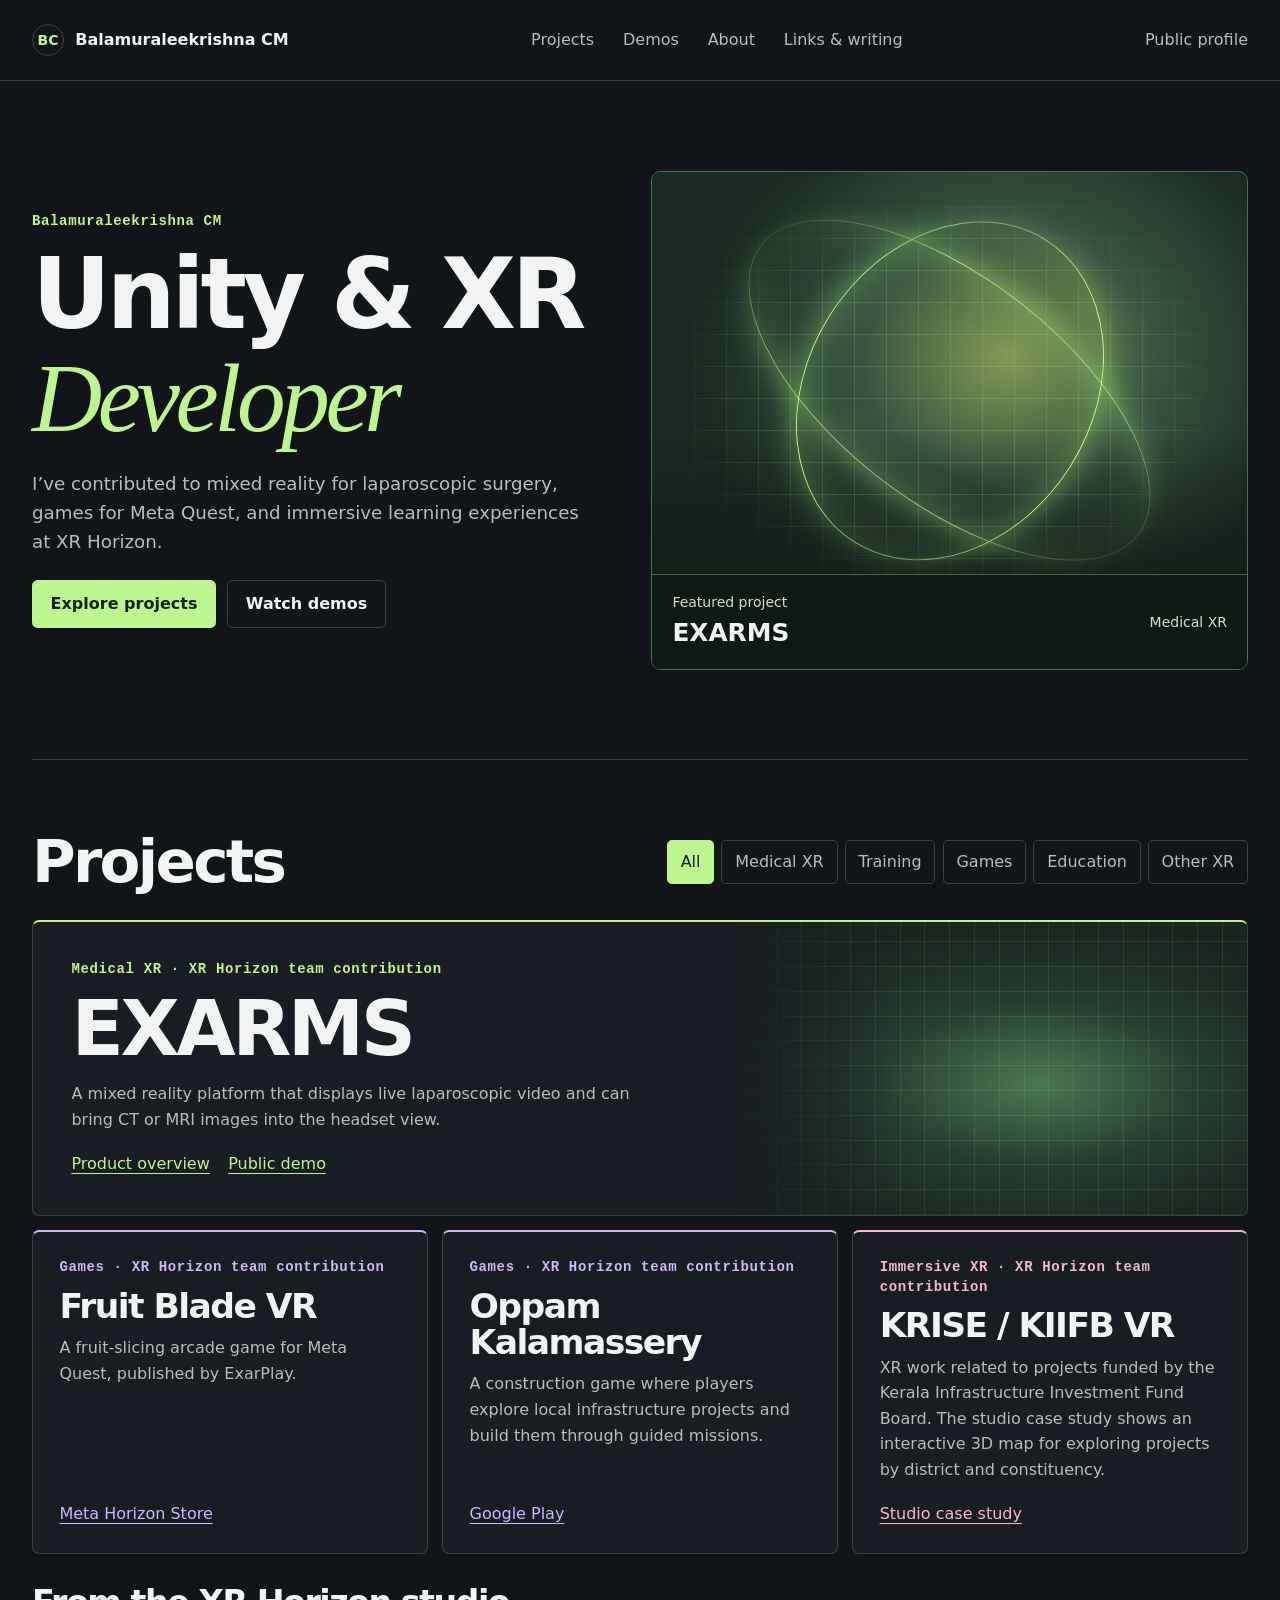
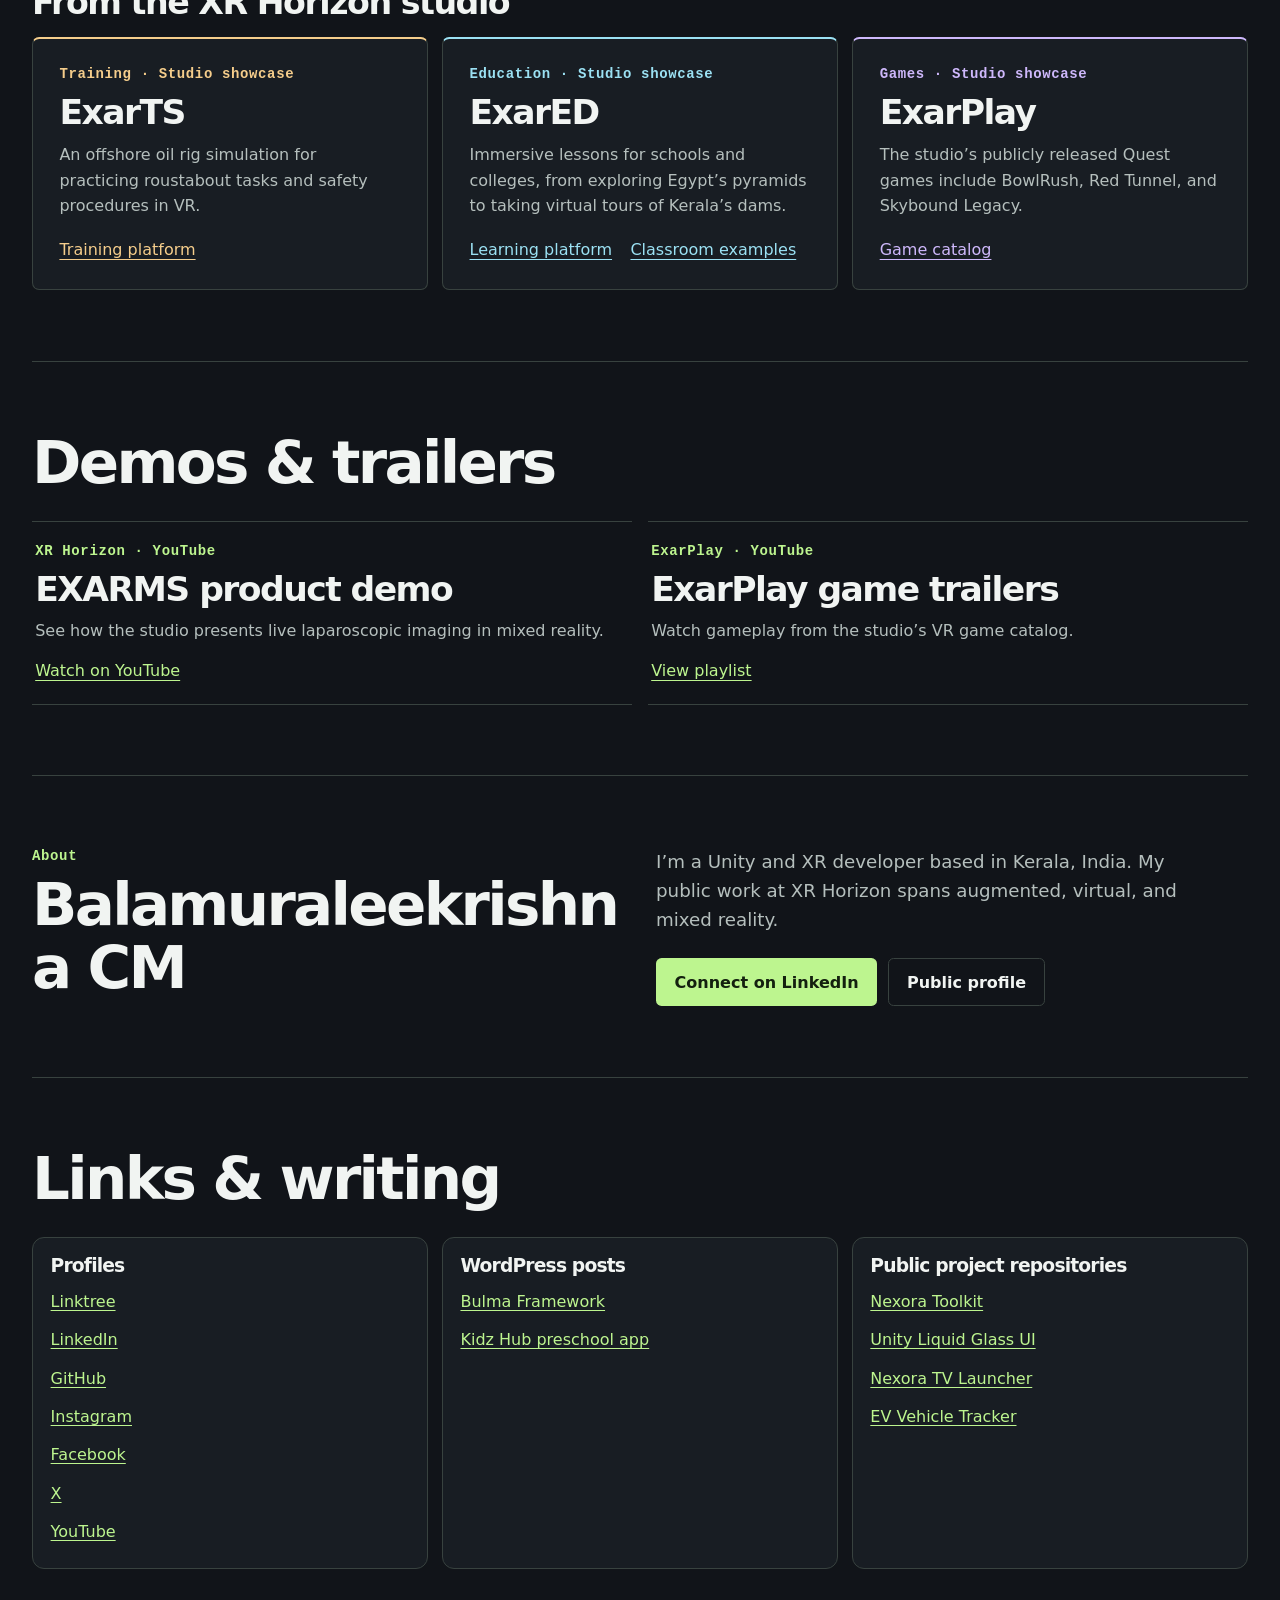
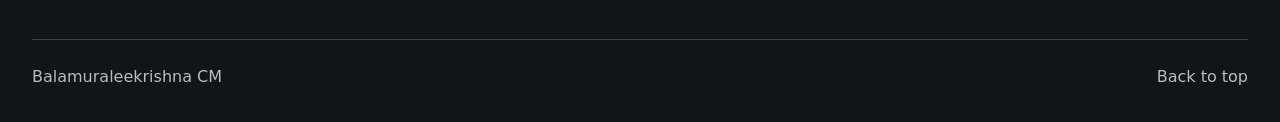
==== index.html @ dd739d25 "Add portfolio index.html" ====
<!doctype html>
<html lang="en">
<head>
  <meta charset="utf-8">
  <meta name="viewport" content="width=device-width, initial-scale=1">
  <meta name="theme-color" content="#111419">
  <meta name="description" content="Public Unity and XR work by Balamuraleekrishna CM, featuring mixed reality for surgery, VR games and immersive education.">
  <title>Balamuraleekrishna CM | Unity &amp; XR Portfolio</title>
  <link rel="stylesheet" href="style.css">
  <script src="portfolio.js" defer></script>
</head>
<body id="top">
  <a class="skip" href="#main">Skip to content</a>
  <header class="topbar">
    <div class="shell topbar-inner">
      <a class="brand" href="#top"><span aria-hidden="true">BC</span>Balamuraleekrishna CM</a>
      <nav aria-label="Main navigation"><a href="#projects">Projects</a><a href="#demos">Demos</a><a href="#about">About</a><a href="#online">Links &amp; writing</a></nav>
      <a class="profile-link" href="cv.html">Public profile</a>
    </div>
  </header>
  <main id="main">
    <section class="hero shell" aria-labelledby="name">
      <div class="hero-copy">
        <p class="eyebrow">Balamuraleekrishna CM</p>
        <h1 id="name">Unity &amp; XR<br><em>Developer</em></h1>
        <p>I’ve contributed to mixed reality for laparoscopic surgery, games for Meta Quest, and immersive learning experiences at XR Horizon.</p>
        <div class="actions"><a class="button primary" href="#projects">Explore projects</a><a class="button secondary" href="#demos">Watch demos</a></div>
      </div>
      <div class="hero-art">
        <div class="hero-image" aria-hidden="true"></div>
        <div class="viewfinder" aria-hidden="true"></div>
        <a class="hero-caption" href="#exarms"><span><small>Featured project</small><strong>EXARMS</strong></span><span>Medical XR</span></a>
      </div>
    </section>
    <section class="shell content-section" id="projects" aria-labelledby="project-title">
      <div class="section-title">
        <h2 id="project-title">Projects</h2>
        <div class="filters" role="group" aria-label="Filter projects" hidden>
          <button type="button" data-filter="all" aria-pressed="true">All</button>
          <button type="button" data-filter="medical" aria-pressed="false">Medical XR</button>
          <button type="button" data-filter="training" aria-pressed="false">Training</button>
          <button type="button" data-filter="games" aria-pressed="false">Games</button>
          <button type="button" data-filter="education" aria-pressed="false">Education</button>
          <button type="button" data-filter="other" aria-pressed="false">Other XR</button>
        </div>
        <p class="sr-only" role="status" id="filter-status"></p>
      </div>
      <div class="project-grid">
        <article class="project medical feature" id="exarms" data-category="medical">
          <div class="project-copy">
            <p class="tag">Medical XR · XR Horizon team contribution</p>
            <h3>EXARMS</h3>
            <p>A mixed reality platform that displays live laparoscopic video and can bring CT or MRI images into the headset view.</p>
            <div class="project-links"><a href="https://xrhorizon.in/exarms/">Product overview</a><a href="#demos">Public demo</a></div>
          </div>
          <div class="feature-media" aria-hidden="true"></div>
        </article>
        <article class="project games" id="fruit-blade" data-category="games">
          <p class="tag">Games · XR Horizon team contribution</p>
          <h3>Fruit Blade VR</h3>
          <p>A fruit-slicing arcade game for Meta Quest, published by ExarPlay.</p>
          <div class="project-links"><a href="https://www.meta.com/en-gb/experiences/fruit-blade-vr/24681582738162961/">Meta Horizon Store</a></div>
        </article>
        <article class="project games" id="oppam" data-category="games education">
          <p class="tag">Games · XR Horizon team contribution</p>
          <h3>Oppam Kalamassery</h3>
          <p>A construction game where players explore local infrastructure projects and build them through guided missions.</p>
          <div class="project-links"><a href="https://play.google.com/store/apps/details?id=com.XRHorizon.Oppam">Google Play</a></div>
        </article>
        <article class="project other" id="kiifb" data-category="other">
          <p class="tag">Immersive XR · XR Horizon team contribution</p>
          <h3>KRISE / KIIFB VR</h3>
          <p>XR work related to projects funded by the Kerala Infrastructure Investment Fund Board. The studio case study shows an interactive 3D map for exploring projects by district and constituency.</p>
          <div class="project-links"><a href="https://xrhorizon.in/projects/metaverse-of-kiifb-funded-projects/">Studio case study</a></div>
        </article>
      </div>
      <div class="studio" id="studio" data-studio>
        <h3>From the XR Horizon studio</h3>
        <div class="project-grid">
          <article class="project training" id="exarts" data-category="training">
            <p class="tag">Training · Studio showcase</p>
            <h4>ExarTS</h4>
            <p>An offshore oil rig simulation for practicing roustabout tasks and safety procedures in VR.</p>
            <div class="project-links"><a href="https://xrhorizon.in/exarts/">Training platform</a></div>
          </article>
          <article class="project education" id="exared" data-category="education">
            <p class="tag">Education · Studio showcase</p>
            <h4>ExarED</h4>
            <p>Immersive lessons for schools and colleges, from exploring Egypt’s pyramids to taking virtual tours of Kerala’s dams.</p>
            <div class="project-links"><a href="https://xrhorizon.in/exared/">Learning platform</a><a href="https://xrhorizon.in/how-vr-makes-learning-more-interactive-and-engaging/">Classroom examples</a></div>
          </article>
          <article class="project games" id="exarplay" data-category="games">
            <p class="tag">Games · Studio showcase</p>
            <h4>ExarPlay</h4>
            <p>The studio’s publicly released Quest games include BowlRush, Red Tunnel, and Skybound Legacy.</p>
            <div class="project-links"><a href="https://xrhorizon.in/exarplay/">Game catalog</a></div>
          </article>
        </div>
      </div>
    </section>
    <section class="shell content-section" id="demos" aria-labelledby="demo-title">
      <div class="section-title"><h2 id="demo-title">Demos &amp; trailers</h2></div>
      <div class="demo-grid">
        <article class="demo">
          <p class="tag">XR Horizon · YouTube</p>
          <h3>EXARMS product demo</h3>
          <p>See how the studio presents live laparoscopic imaging in mixed reality.</p>
          <a href="https://www.youtube.com/watch?v=bjL8z-YUFzo">Watch on YouTube</a>
        </article>
        <article class="demo">
          <p class="tag">ExarPlay · YouTube</p>
          <h3>ExarPlay game trailers</h3>
          <p>Watch gameplay from the studio’s VR game catalog.</p>
          <a href="https://www.youtube.com/playlist?list=PLCk1N2A2EkJOg_DiT2i23jkX9NZEK5b98">View playlist</a>
        </article>
      </div>
    </section>
    <section class="shell content-section about" id="about" aria-labelledby="about-title">
      <div><p class="eyebrow">About</p><h2 id="about-title">Balamuraleekrishna CM</h2></div>
      <div><p>I’m a Unity and XR developer based in Kerala, India. My public work at XR Horizon spans augmented, virtual, and mixed reality.</p><div class="actions"><a class="button primary" href="https://in.linkedin.com/in/balamuraleekrishnacm">Connect on LinkedIn</a><a class="button secondary" href="cv.html">Public profile</a></div></div>
    </section>

    <section class="shell content-section" id="online" aria-labelledby="online-title">
      <div class="section-title"><h2 id="online-title">Links &amp; writing</h2></div>
      <div class="online-grid">
        <div class="online-card">
          <h3>Profiles</h3>
          <ul>
            <li><a href="https://linktr.ee/balamuraleekrishna">Linktree</a></li>
            <li><a href="https://www.linkedin.com/in/balamuraleekrishnacm/">LinkedIn</a></li>
            <li><a href="https://github.com/BalamuraleekrishnaCM">GitHub</a></li>
            <li><a href="https://www.instagram.com/balamuraleekrishna/">Instagram</a></li>
            <li><a href="https://www.facebook.com/Balamuraleekrishna.C.M">Facebook</a></li>
            <li><a href="https://x.com/baluwyne">X</a></li>
            <li><a href="https://www.youtube.com/balamuraleekrishnaCM">YouTube</a></li>
          </ul>
        </div>
        <div class="online-card">
          <h3>WordPress posts</h3>
          <ul>
            <li><a href="https://baluwyne.wordpress.com/2018/11/07/bulma-framework/">Bulma Framework</a></li>
            <li><a href="https://baluwyne.wordpress.com/2017/08/27/kidz-hub-all-in-one-preschool-app-for-kids-google-play-top-paid-learning-app/">Kidz Hub preschool app</a></li>
          </ul>
        </div>
        <div class="online-card">
          <h3>Public project repositories</h3>
          <ul>
            <li><a href="https://github.com/BalamuraleekrishnaCM/Nexora">Nexora Toolkit</a></li>
            <li><a href="https://github.com/BalamuraleekrishnaCM/Unity-Liquid-Glass-UI">Unity Liquid Glass UI</a></li>
            <li><a href="https://github.com/BalamuraleekrishnaCM/Nexora-TV-Launcher">Nexora TV Launcher</a></li>
            <li><a href="https://github.com/BalamuraleekrishnaCM/EV-Vehicle-Tracker">EV Vehicle Tracker</a></li>
          </ul>
        </div>
      </div>
    </section>
  </main>
  <footer class="shell footer"><span>Balamuraleekrishna CM</span><a href="#top">Back to top</a></footer>
</body>
</html>
---- style.css ----
:root {
  color-scheme: dark;
  --bg: #111419;
  --panel: #181d23;
  --ink: #f1f4f2;
  --muted: #b5bfbd;
  --line: #38423f;
  --green: #bdf58f;
  --blue: #9be1f3;
  --violet: #ceb8fb;
  --gold: #f5cd8b;
  --rose: #f5b9cd;
  font-family: "DM Sans", system-ui, sans-serif;
  background: var(--bg);
  color: var(--ink);
  font-synthesis: none;
}

* { box-sizing: border-box; }
[hidden] { display: none !important; }
body { margin: 0; line-height: 1.6; }
a { color: inherit; text-underline-offset: .27em; }
a:hover { text-decoration-thickness: .15em; }
a:focus-visible, button:focus-visible { outline: 2px solid var(--green); outline-offset: 5px; }
button { font: inherit; }
h1, h2, h3, h4, p { margin: 0; }
h1, h2, h3, h4 { line-height: 1.05; letter-spacing: -.045em; }
h2 { font-size: clamp(2.15rem, 4.65vw, 4.25rem); }
.shell { width: min(100% - 3rem, 76rem); margin-inline: auto; }
.sr-only, .skip:not(:focus) { position: absolute; width: 1px; height: 1px; overflow: hidden; clip-path: inset(50%); white-space: nowrap; }
.skip:focus { position: absolute; padding: .7rem 1rem; background: var(--green); color: var(--bg); z-index: 1; }
.topbar { border-bottom: 1px solid var(--line); }
.topbar-inner { min-height: 5rem; display: flex; align-items: center; justify-content: space-between; flex-wrap: wrap; gap: 1rem 1.7rem; padding-block: .85rem; }
.topbar nav { display: flex; flex-wrap: wrap; gap: .65rem 1.8rem; }
.topbar a, .footer a { text-decoration: none; }
.topbar a:hover, .footer a:hover { text-decoration: underline; }
.topbar nav a, .profile-link { color: var(--muted); }
.brand { display: inline-flex; align-items: center; gap: .7rem; font-weight: 650; }
.brand span { display: grid; place-items: center; width: 2rem; height: 2rem; border: 1px solid var(--line); border-radius: 50%; color: var(--green); font-size: .875rem; }

.hero { display: grid; grid-template-columns: 1fr 1.05fr; align-items: center; gap: clamp(1.5rem, 4vw, 4.2rem); padding-block: clamp(3rem, 7vw, 6.8rem); }
.eyebrow, .tag { color: var(--accent, var(--green)); font: 650 .875rem/1.4 ui-monospace, monospace; letter-spacing: .045em; }
.hero h1 { font-size: clamp(3.55rem, 7.6vw, 7.4rem); margin-block: .8rem 1.25rem; }
.hero h1 em { font-family: Georgia, serif; font-weight: 400; color: var(--green); }
.hero-copy > p:not(.eyebrow), .about p:not(.eyebrow) { color: var(--muted); max-width: 35rem; font-size: 1.14rem; }
.actions { display: flex; flex-wrap: wrap; gap: .7rem; margin-top: 1.5rem; }
.button { display: inline-flex; min-height: 2.875rem; padding: .64rem 1.1rem; align-items: center; border: 1px solid transparent; border-radius: .35rem; font-weight: 650; text-decoration: none; }
.button:hover { text-decoration: underline; }
.primary { background: var(--green); color: #14200f; }
.secondary { border-color: var(--line); color: var(--ink); }

.hero-art { position: relative; display: grid; align-items: end; min-height: clamp(20rem, 39vw, 32rem); isolation: isolate; overflow: hidden; border: 1px solid #4e6a59; border-radius: .6rem; background: #172720; }
.hero-image, .viewfinder { pointer-events: none; position: absolute; }
.hero-image { inset: 0; z-index: -2; background:
  linear-gradient(0deg, #0c1713 1%, transparent 48%),
  radial-gradient(ellipse at 60% 37%, #809b55 0%, #375440 29%, #172920 62%);
}
.viewfinder { inset: 7% 7% 19%; z-index: -1; background-image: linear-gradient(#bdf58f25 1px, transparent 1px), linear-gradient(90deg, #bdf58f25 1px, transparent 1px); background-size: 2rem 2rem; overflow: hidden; mask-image: radial-gradient(ellipse, #000 50%, transparent 84%); }
.viewfinder::before, .viewfinder::after { content: ""; position: absolute; inset: 9% 17%; border-radius: 50%; border: 1px solid #cbff9b; transform: rotate(-30deg) skewX(-12deg); box-shadow: 0 0 2rem #b2fb8070, inset 0 0 2.5rem #b2fb8050; }
.viewfinder::after { inset: 19% 4%; transform: rotate(33deg) skewX(15deg); border-color: #deffb0b0; }
.hero-caption { display: flex; min-height: 5.2rem; align-items: center; justify-content: space-between; gap: 1rem; padding: 1rem 1.25rem; border-top: 1px solid #bdf58f55; background: #101914d9; text-decoration: none; }
.hero-caption:hover strong { text-decoration: underline; }
.hero-caption small, .hero-caption strong { display: block; }
.hero-caption small, .hero-caption > span:last-child { color: #d1dfd2; font-size: .875rem; }
.hero-caption strong { font-size: 1.55rem; }

.content-section { padding-block: clamp(2.6rem, 5.5vw, 5.1rem); border-top: 1px solid var(--line); }
.section-title { display: flex; justify-content: space-between; align-items: center; flex-wrap: wrap; gap: 1.25rem; margin-bottom: 1.65rem; }
.filters { display: flex; flex-wrap: wrap; gap: .45rem; }
.filters button { min-height: 2.75rem; padding: .38rem .8rem; border: 1px solid var(--line); border-radius: .3rem; background: transparent; color: var(--muted); cursor: pointer; }
.filters button:hover { border-color: var(--green); color: var(--ink); }
.filters button[aria-pressed="true"] { background: var(--green); border-color: var(--green); color: #14200f; }
.project-grid { display: grid; grid-template-columns: repeat(auto-fit, minmax(min(100%, 19rem), 1fr)); gap: .9rem; }
.project { min-width: 0; display: flex; flex-direction: column; padding: clamp(1.1rem, 2.6vw, 1.65rem); border: 1px solid var(--line); border-top: 2px solid var(--accent); background: var(--panel); border-radius: .45rem; }
.medical { --accent: var(--green); }
.training { --accent: var(--gold); }
.games { --accent: var(--violet); }
.education { --accent: var(--blue); }
.other { --accent: var(--rose); }
.project h3, .project h4, .demo h3 { margin-block: .6rem .7rem; font-size: clamp(1.6rem, 2.7vw, 2.5rem); }
.project p:not(.tag), .demo p:not(.tag), .public-profile section > p { color: var(--muted); }
.project-links { display: flex; flex-wrap: wrap; gap: .45rem 1.15rem; margin-top: auto; padding-top: 1.15rem; color: var(--accent); }
.feature { grid-column: 1 / -1; display: grid; grid-template-columns: 1fr .78fr; overflow: hidden; gap: 1.5rem; padding: 0; }
.feature h3 { font-size: clamp(2.5rem, 6vw, 5rem); }
.project-copy { padding: clamp(1.2rem, 3vw, 2.5rem); }
.feature-media { min-height: 12rem; background:
  linear-gradient(90deg, var(--panel), transparent 32%),
  repeating-linear-gradient(0deg, #bdf58f18 0 1px, transparent 1px 1.55rem),
  repeating-linear-gradient(90deg, #bdf58f18 0 1px, transparent 1px 1.55rem),
  radial-gradient(ellipse at 60% 55%, #4d784f, #233d31 37%, #18251e 70%); }
.studio { margin-top: 2rem; }
.studio > h3 { margin-bottom: 1rem; font-size: clamp(1.6rem, 2.6vw, 2.2rem); }
.demo-grid, .about { display: grid; grid-template-columns: repeat(2, minmax(0, 1fr)); gap: 1rem; }
.demo { border-block: 1px solid var(--line); padding: 1.25rem .2rem; }
.demo a { display: inline-block; margin-top: .9rem; color: var(--green); }
.about { align-items: start; gap: 2rem; }
.about h2 { margin-top: .5rem; overflow-wrap: anywhere; }
.footer { display: flex; flex-wrap: wrap; justify-content: space-between; gap: 1rem; padding-block: 1.5rem 2rem; border-top: 1px solid var(--line); color: var(--muted); }
.public-profile { width: min(100% - 3rem, 51rem); padding-block: 2.5rem 5rem; }
.public-profile header { padding-block: 2.6rem 2rem; border-bottom: 1px solid var(--line); }
.public-profile h1 { margin-block: .55rem .75rem; font-size: clamp(2.6rem, 7vw, 5.2rem); overflow-wrap: anywhere; }
.profile-role { color: var(--muted); font-size: 1.15rem; }
.public-profile section { padding-block: 2rem; }
.public-profile h2 { margin-bottom: .6rem; }
.profile-projects { padding-inline-start: 1.2rem; margin-block: 1rem 1.5rem; }
.profile-projects a { color: var(--green); }

@media (max-width: 52rem) {
  .hero { grid-template-columns: 1fr; }
  .hero-art { min-height: clamp(18rem, 63vw, 26rem); }
}
@media (max-width: 36rem) {
  .shell, .public-profile { width: calc(100% - 2rem); }
  .topbar-inner { column-gap: .8rem; }
  .topbar nav { order: 1; width: 100%; }
  .hero h1 { font-size: clamp(2.75rem, 12vw, 4.5rem); }
  .feature, .demo-grid, .about { grid-template-columns: 1fr; }
  .feature { gap: 0; }
  .feature-media { min-height: 6rem; background: repeating-linear-gradient(90deg, #bdf58f35 0 1px, transparent 1px 1.5rem), linear-gradient(90deg, #1c2923, #426149); }
}

.online-grid { display: grid; grid-template-columns: repeat(3, minmax(0, 1fr)); gap: .85rem; margin-top: 1.4rem; }
.online-card { padding: 1.1rem; border: 1px solid var(--line); border-radius: 12px; background: var(--panel); }
.online-card ul { display: grid; gap: .1rem; padding: 0; margin: .5rem 0 0; list-style: none; }
.online-card a { display: inline-block; padding-block: .35rem; color: var(--green); text-underline-offset: .2em; }

@media (max-width: 700px) {
  .online-grid { grid-template-columns: 1fr; }
}
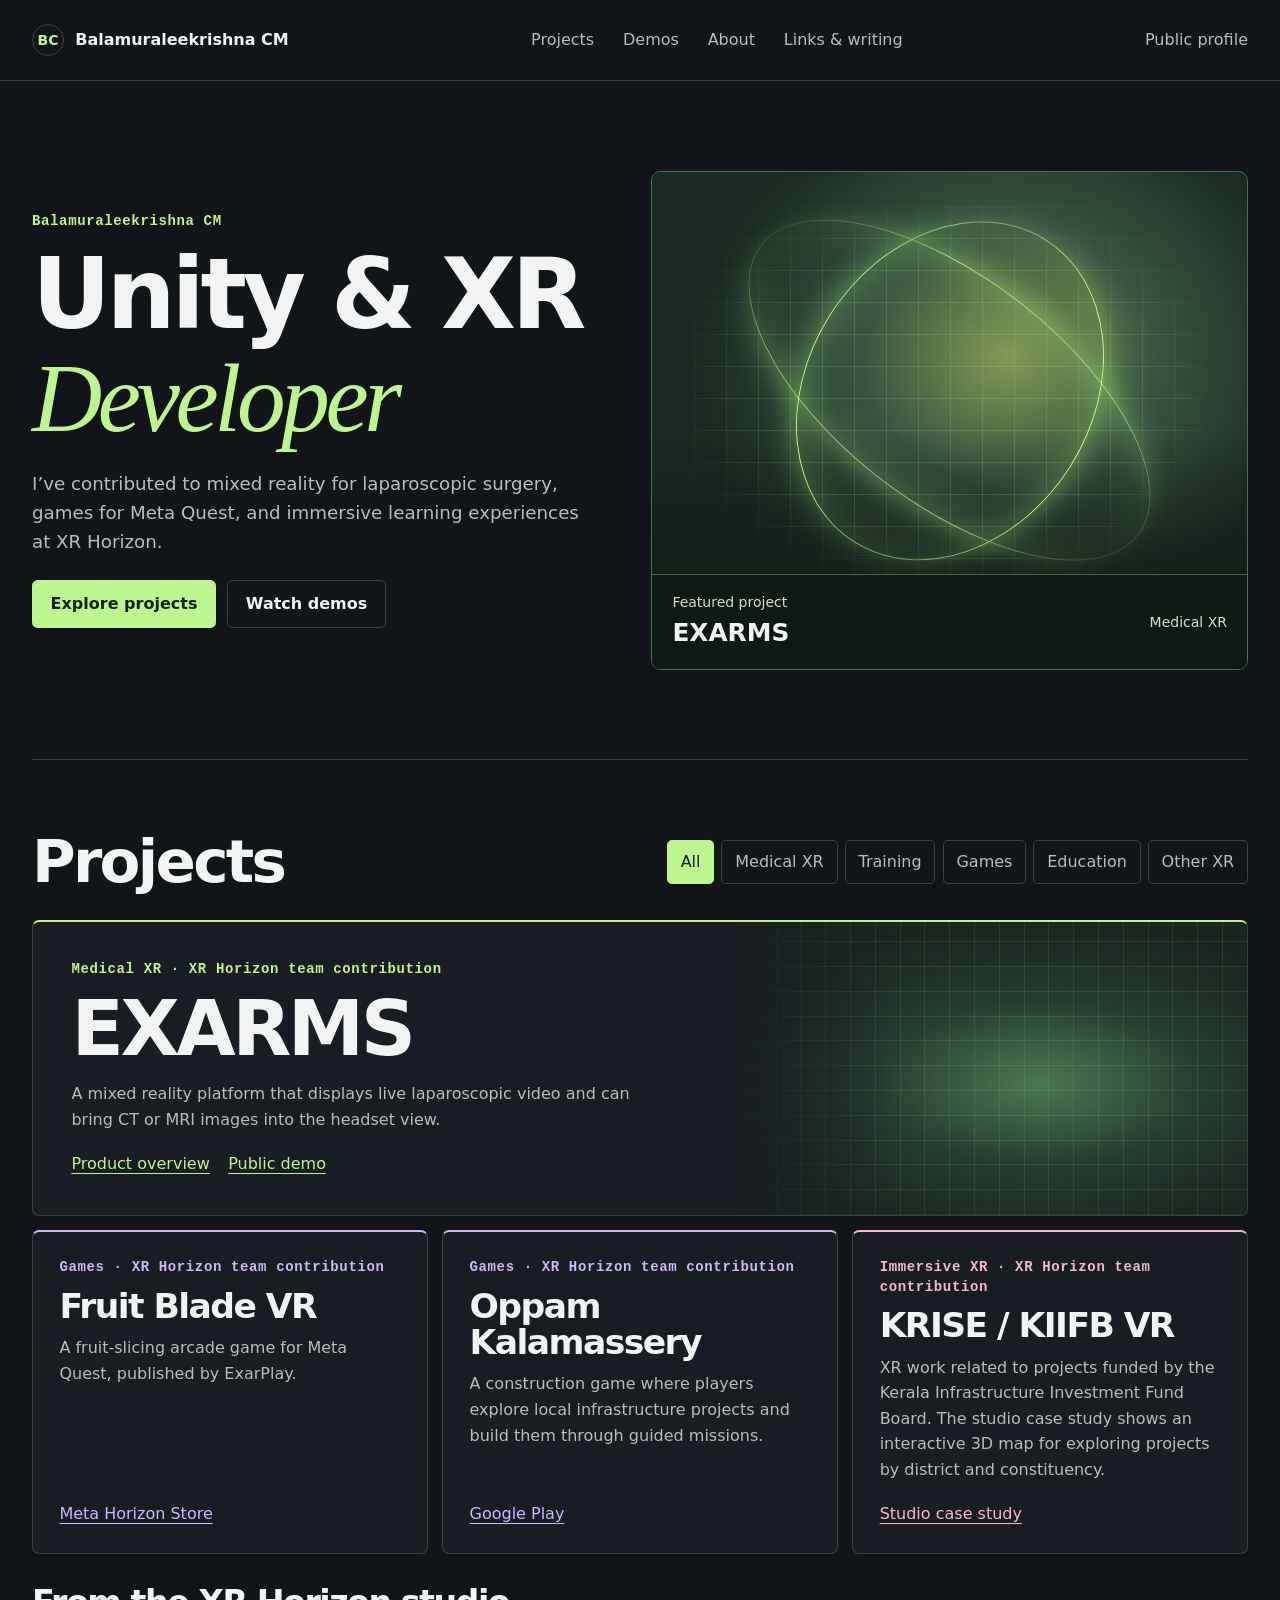
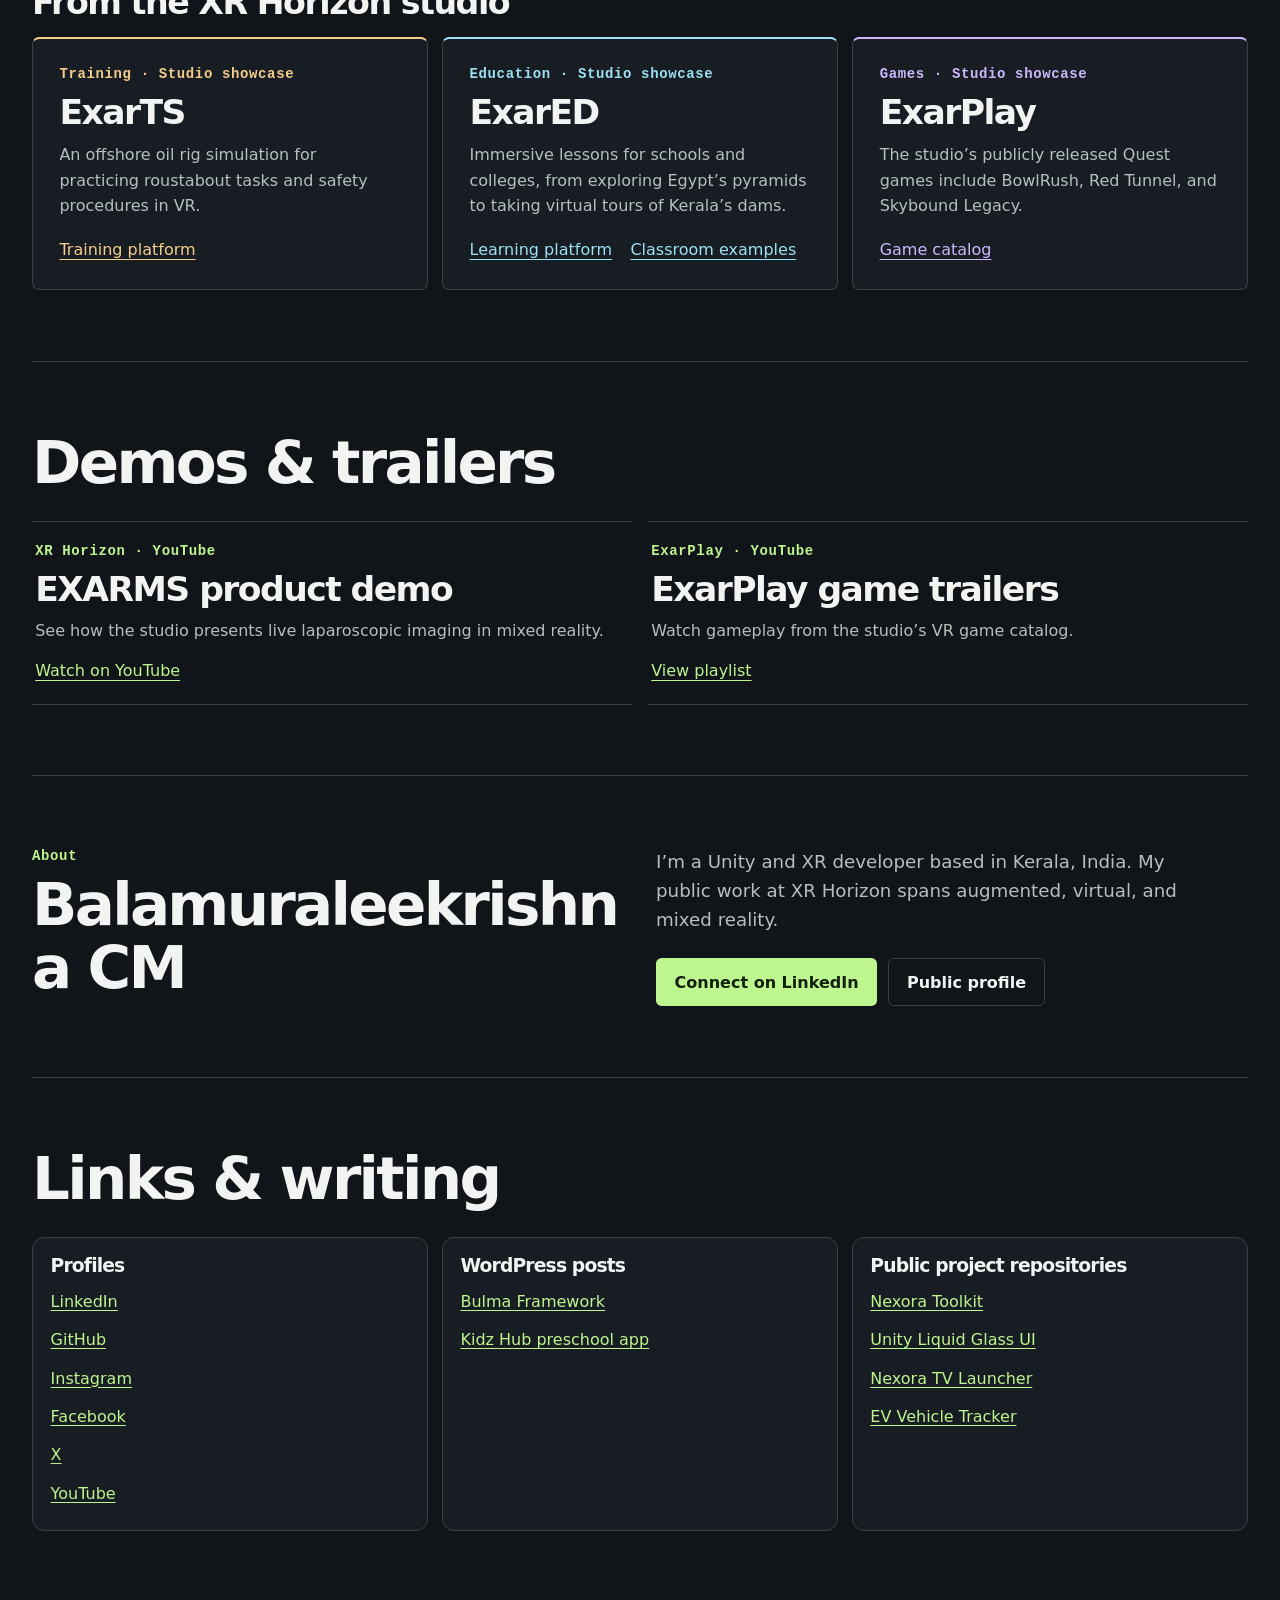
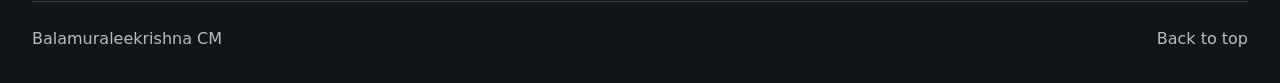
==== commit 48b38da0: "Harden portfolio and remove indirect private contact link" ====
--- a/index.html
+++ b/index.html
@@ -2,6 +2,8 @@
 <html lang="en">
 <head>
   <meta charset="utf-8">
+  <meta http-equiv="Content-Security-Policy" content="default-src 'none'; script-src 'self'; style-src 'self'; img-src 'self'; base-uri 'none'; form-action 'none'">
+  <meta name="referrer" content="no-referrer">
   <meta name="viewport" content="width=device-width, initial-scale=1">
   <meta name="theme-color" content="#111419">
   <meta name="description" content="Public Unity and XR work by Balamuraleekrishna CM, featuring mixed reality for surgery, VR games and immersive education.">
@@ -126,7 +128,6 @@
         <div class="online-card">
           <h3>Profiles</h3>
           <ul>
-            <li><a href="https://linktr.ee/balamuraleekrishna">Linktree</a></li>
             <li><a href="https://www.linkedin.com/in/balamuraleekrishnacm/">LinkedIn</a></li>
             <li><a href="https://github.com/BalamuraleekrishnaCM">GitHub</a></li>
             <li><a href="https://www.instagram.com/balamuraleekrishna/">Instagram</a></li>
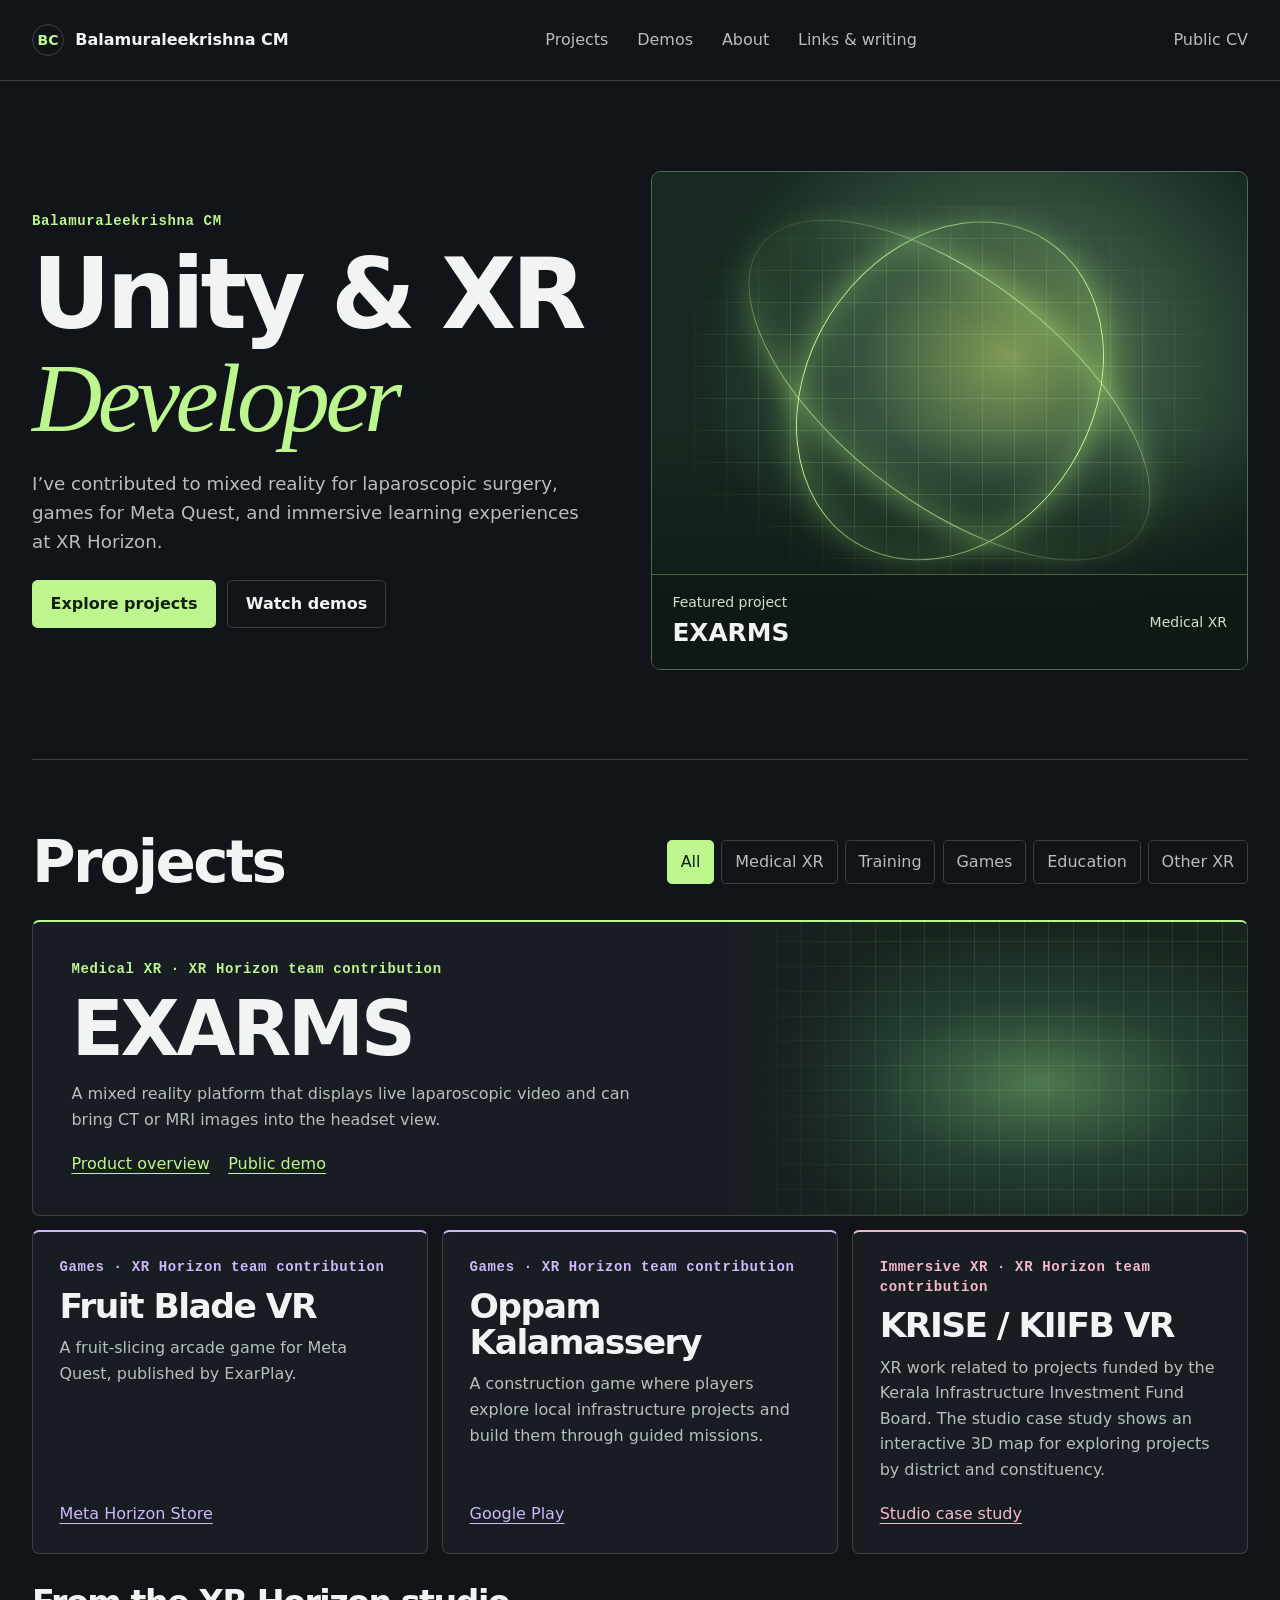
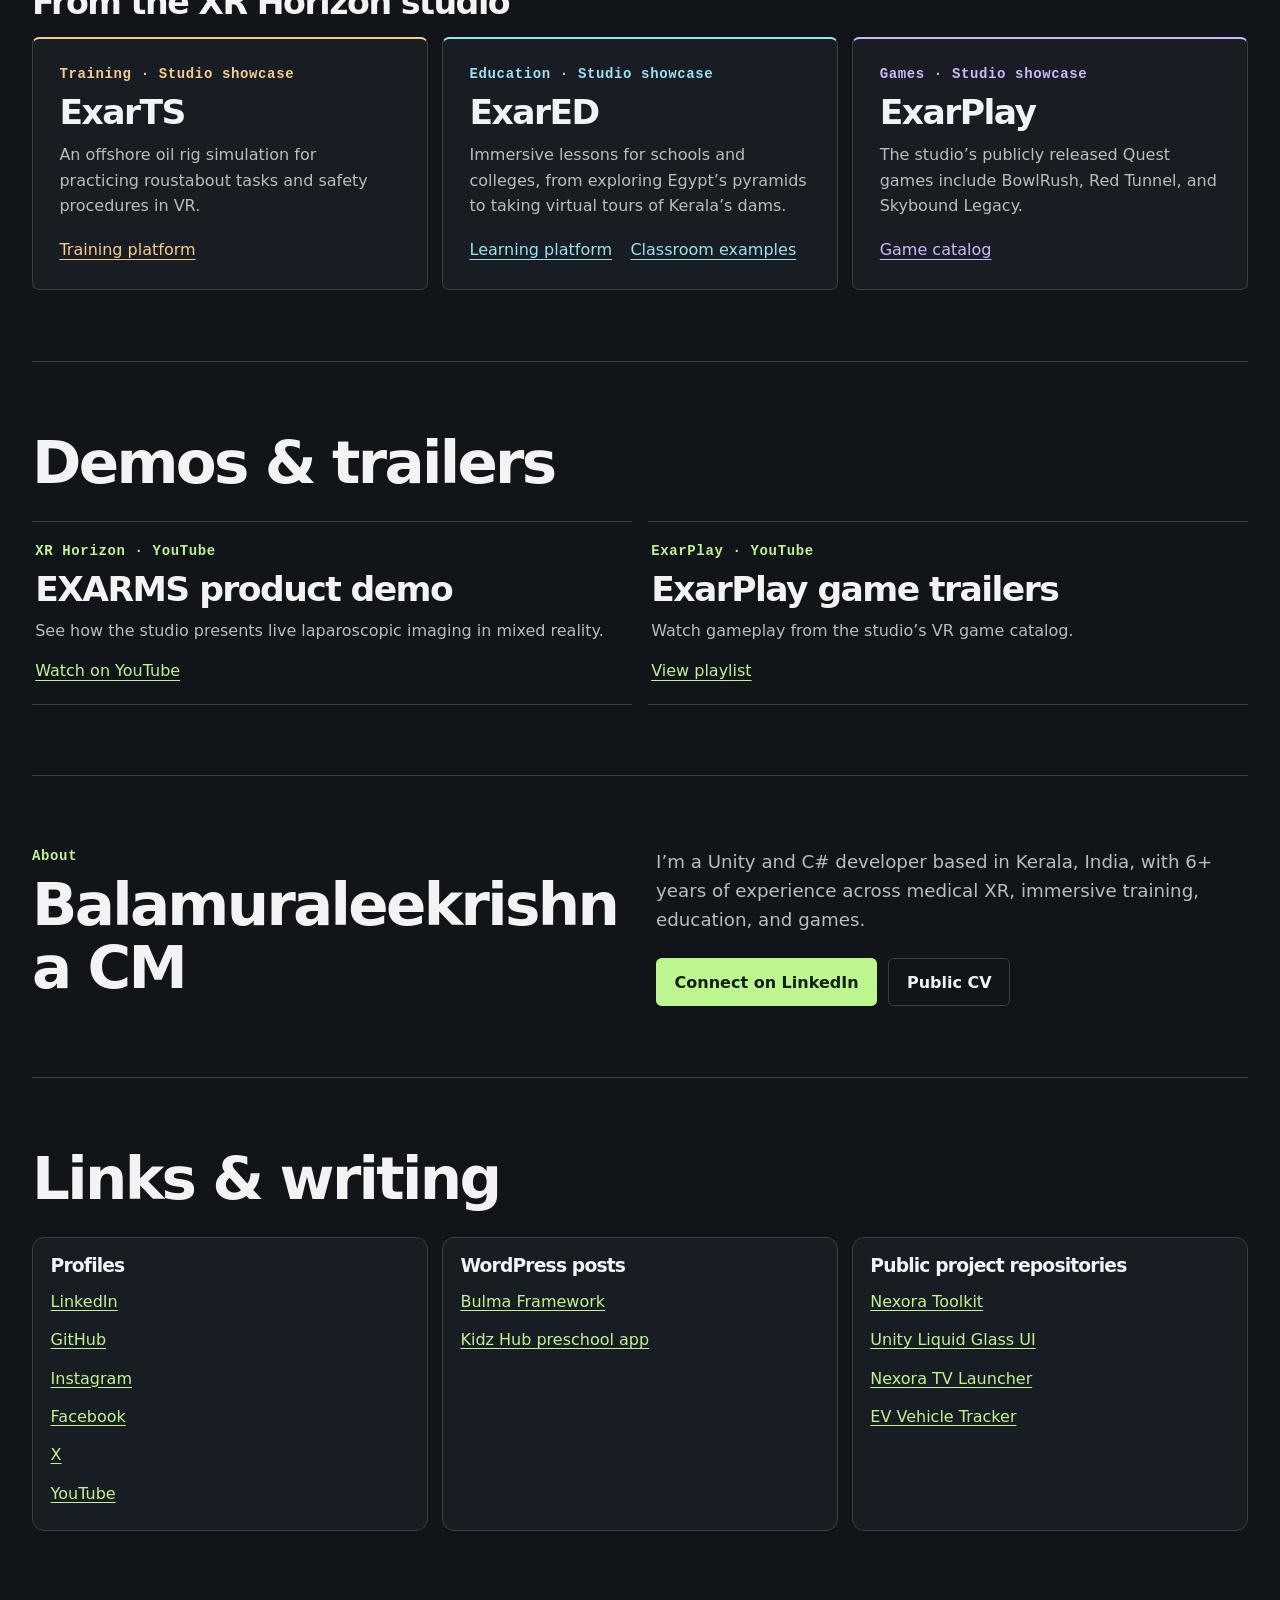
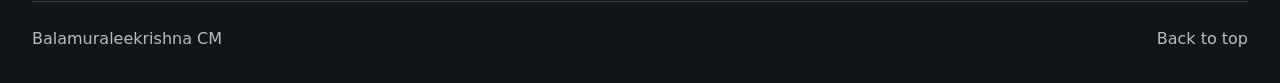
==== commit 9b132462: "Refresh the portfolio summary and CV links" ====
--- a/index.html
+++ b/index.html
@@ -17,7 +17,7 @@
     <div class="shell topbar-inner">
       <a class="brand" href="#top"><span aria-hidden="true">BC</span>Balamuraleekrishna CM</a>
       <nav aria-label="Main navigation"><a href="#projects">Projects</a><a href="#demos">Demos</a><a href="#about">About</a><a href="#online">Links &amp; writing</a></nav>
-      <a class="profile-link" href="cv.html">Public profile</a>
+      <a class="profile-link" href="cv.html">Public CV</a>
     </div>
   </header>
   <main id="main">
@@ -119,7 +119,7 @@
     </section>
     <section class="shell content-section about" id="about" aria-labelledby="about-title">
       <div><p class="eyebrow">About</p><h2 id="about-title">Balamuraleekrishna CM</h2></div>
-      <div><p>I’m a Unity and XR developer based in Kerala, India. My public work at XR Horizon spans augmented, virtual, and mixed reality.</p><div class="actions"><a class="button primary" href="https://in.linkedin.com/in/balamuraleekrishnacm">Connect on LinkedIn</a><a class="button secondary" href="cv.html">Public profile</a></div></div>
+      <div><p>I’m a Unity and C# developer based in Kerala, India, with 6+ years of experience across medical XR, immersive training, education, and games.</p><div class="actions"><a class="button primary" href="https://in.linkedin.com/in/balamuraleekrishnacm">Connect on LinkedIn</a><a class="button secondary" href="cv.html">Public CV</a></div></div>
     </section>
 
     <section class="shell content-section" id="online" aria-labelledby="online-title">
